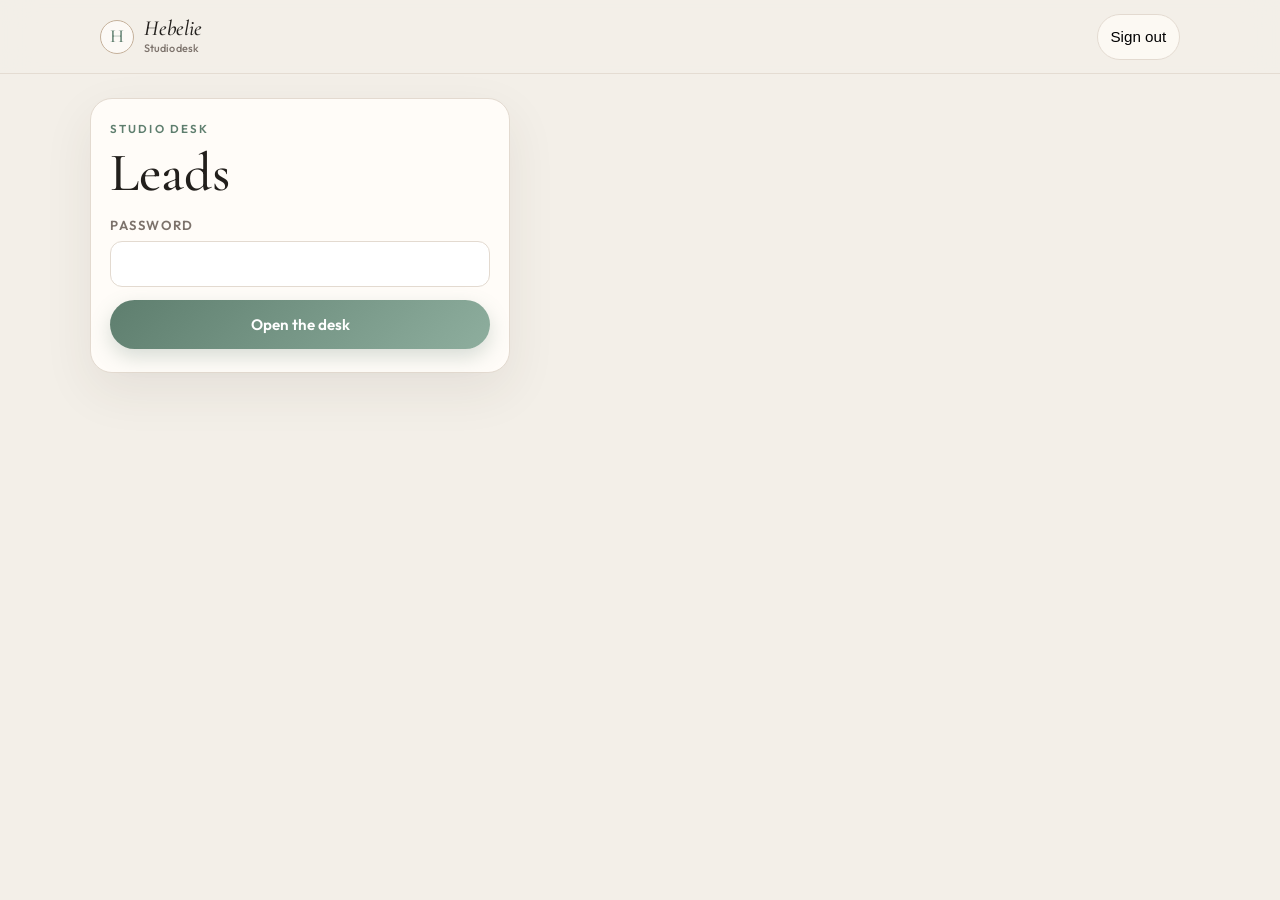
==== admin/index.html @ 0ce3d085 "Save previews and leads through Supabase and add a studio desk. The browser no longer calls fal dire" ====
<!DOCTYPE html>
<html lang="en">
<head>
<meta charset="UTF-8">
<meta name="viewport" content="width=device-width, initial-scale=1.0">
<title>Hebelie desk</title>
<meta name="robots" content="noindex">
<link rel="preconnect" href="https://fonts.googleapis.com">
<link rel="preconnect" href="https://fonts.gstatic.com" crossorigin>
<link href="https://fonts.googleapis.com/css2?family=Cormorant+Garamond:ital,wght@0,500;0,600;1,500&family=Outfit:wght@400;500;600&display=swap" rel="stylesheet">
<link rel="stylesheet" href="/styles.css">
<link rel="stylesheet" href="/admin/admin.css">
</head>
<body class="desk">
  <header class="topbar">
    <div class="topbar-inner">
      <a class="brand" href="/"><span class="monogram" aria-hidden="true">H</span><span class="brand-text"><em>Hebelie</em><span class="brand-slogan">Studio desk</span></span></a>
      <button type="button" id="signOut" class="btn-ghost" hidden>Sign out</button>
    </div>
  </header>
  <main class="desk-main">
    <form id="loginForm" class="desk-login">
      <p class="kicker">Studio desk</p>
      <h1>Leads</h1>
      <label class="field">Password
        <input id="password" type="password" autocomplete="current-password" required>
      </label>
      <p id="loginError" class="lead-error" hidden></p>
      <button class="btn-generate" type="submit">Open the desk</button>
    </form>
    <section id="board" hidden>
      <div class="desk-head">
        <div>
          <p class="kicker">Studio desk</p>
          <h1>Leads</h1>
        </div>
        <p id="leadCount" class="lede"></p>
      </div>
      <p id="boardError" class="lead-error" hidden></p>
      <div id="leadList" class="desk-list"></div>
    </section>
  </main>
<script src="/admin/admin.js"></script>
</body>
</html>
---- styles.css ----
/* ==========================================================================
   Hebelie — styles.css
   Marketing site + treatment studio
   ========================================================================== */

:root {
  --bg:         #f3efe8;
  --bg-deep:    #e7e0d6;
  --paper:      #fffcf8;
  --ink:        #221f1c;
  --muted:      #7c726b;
  --sage:       #8eae9e;
  --sage-dark:  #5e7e6e;
  --sage-light: #e6f0ea;
  --champagne:  #c4b09a;
  --border:     #e3dad0;
  --shadow:     0 18px 50px rgba(64, 48, 36, 0.08);
  --radius:     22px;
  --max:        1120px;
  --font-serif: "Cormorant Garamond", Georgia, serif;
  --font-sans:  "Outfit", system-ui, sans-serif;
}

*, ::before, ::after { box-sizing: border-box; -webkit-tap-highlight-color: transparent; }

html { scroll-behavior: smooth; }

body {
  margin: 0;
  min-height: 100dvh;
  display: flex;
  flex-direction: column;
  background: var(--bg);
  color: var(--ink);
  font-family: var(--font-sans);
  font-size: 16px;
  line-height: 1.5;
  -webkit-font-smoothing: antialiased;
}

img { max-width: 100%; }

a { color: inherit; }

:focus-visible {
  outline: 2px solid var(--sage-dark);
  outline-offset: 3px;
}

.skip {
  position: absolute;
  left: 1rem;
  top: -4rem;
  z-index: 20;
  padding: 0.5rem 0.8rem;
  border-radius: 999px;
  background: var(--ink);
  color: var(--paper);
  text-decoration: none;
}

.skip:focus { top: 0.75rem; }

/* Ambient ----------------------------------------------------------------- */
.bg-wash {
  position: fixed;
  inset: 0;
  z-index: -2;
  pointer-events: none;
  background:
    radial-gradient(52rem 32rem at 92% -10%, rgba(143, 174, 159, 0.22), transparent 60%),
    radial-gradient(42rem 28rem at -8% 8%, rgba(196, 176, 154, 0.28), transparent 55%),
    radial-gradient(36rem 24rem at 50% 110%, rgba(143, 174, 159, 0.12), transparent 60%);
}

.grain {
  position: fixed;
  inset: 0;
  z-index: -1;
  pointer-events: none;
  opacity: 0.45;
  mix-blend-mode: multiply;
  background-image: url("data:image/svg+xml,%3Csvg xmlns='http://www.w3.org/2000/svg' width='160' height='160'%3E%3Cfilter id='n'%3E%3CfeTurbulence type='fractalNoise' baseFrequency='0.9' numOctaves='2'/%3E%3CfeColorMatrix values='0 0 0 0 0 0 0 0 0 0 0 0 0 0 0 0 0 0 0.045 0'/%3E%3C/filter%3E%3Crect width='100%25' height='100%25' filter='url(%23n)'/%3E%3C/svg%3E");
}

/* Nav --------------------------------------------------------------------- */
.topbar {
  position: sticky;
  top: 0;
  z-index: 10;
  border-bottom: 1px solid rgba(227, 218, 208, 0.9);
  background: rgba(243, 239, 232, 0.86);
  backdrop-filter: blur(16px);
}

.topbar-inner {
  position: relative;
  display: flex;
  align-items: center;
  gap: 1.25rem;
  max-width: var(--max);
  margin: 0 auto;
  padding: 0.85rem 1.25rem;
}

.brand {
  display: flex;
  align-items: center;
  gap: 0.65rem;
  margin-right: auto;
  text-decoration: none;
  font-weight: 500;
  letter-spacing: -0.01em;
}

.monogram {
  width: 34px;
  height: 34px;
  display: grid;
  place-items: center;
  border-radius: 50%;
  border: 1px solid var(--champagne);
  background: rgba(255, 252, 248, 0.8);
  font-family: var(--font-serif);
  font-size: 1.15rem;
  color: var(--sage-dark);
}

.brand-text {
  display: flex;
  flex-direction: column;
  align-items: flex-start;
  line-height: 1;
}

.brand em {
  font-family: var(--font-serif);
  font-style: italic;
  font-weight: 500;
  font-size: 1.35rem;
  letter-spacing: 0;
}

.brand-slogan {
  margin-top: 0.18rem;
  font-size: 0.68rem;
  font-weight: 500;
  line-height: 1.2;
  color: var(--muted);
}

.nav-toggle {
  position: absolute;
  width: 1px;
  height: 1px;
  opacity: 0;
  pointer-events: none;
}

.nav-burger {
  display: none;
  width: 42px;
  height: 42px;
  border: 1px solid var(--border);
  border-radius: 999px;
  background: var(--paper);
  place-items: center;
  gap: 5px;
  cursor: pointer;
}

.nav-burger span,
.nav-burger span::before,
.nav-burger span::after {
  display: block;
  width: 16px;
  height: 1.5px;
  border-radius: 2px;
  background: var(--ink);
  position: relative;
}

.nav-burger span::before,
.nav-burger span::after {
  content: "";
  position: absolute;
  left: 0;
}

.nav-burger span::before { top: -5px; }
.nav-burger span::after { top: 5px; }

.nav-links {
  display: flex;
  align-items: center;
  gap: 1.35rem;
}

.nav-links a {
  text-decoration: none;
  font-size: 0.92rem;
  color: var(--muted);
}

.nav-links a:hover { color: var(--ink); }

.nav-cta {
  padding: 0.55rem 0.95rem;
  border-radius: 999px;
  background: var(--ink);
  color: var(--paper) !important;
  font-weight: 500;
}

.nav-cta:hover { background: #12100e; }

/* Layout ------------------------------------------------------------------ */
.wrap {
  width: 100%;
  max-width: var(--max);
  margin: 0 auto;
  padding: 0 1.25rem;
}

.kicker {
  margin: 0 0 0.7rem;
  font-size: 0.72rem;
  font-weight: 600;
  letter-spacing: 0.18em;
  text-transform: uppercase;
  color: var(--sage-dark);
}

.section { padding: 4.5rem 0; }

.section h2,
.hero h1,
.article-head h1 {
  margin: 0;
  font-family: var(--font-serif);
  font-weight: 500;
  letter-spacing: -0.02em;
  line-height: 0.98;
}

.section h2 { font-size: clamp(2.1rem, 4vw, 3.3rem); max-width: 16ch; }

.lede {
  max-width: 46ch;
  margin: 1rem 0 0;
  color: var(--muted);
  font-size: 1.05rem;
  line-height: 1.6;
}

/* Hero -------------------------------------------------------------------- */
.hero { padding: 0.65rem 0 1.25rem; }

.hero-grid {
  display: flex;
  flex-direction: column;
  align-items: center;
  gap: 0.7rem;
  text-align: center;
}

.hero h1 {
  font-size: 1.7rem;
  line-height: 1.08;
  max-width: 18ch;
  margin-inline: auto;
}

.hero-copy { width: 100%; }

.hero .lede {
  margin: 0 auto;
  font-size: 0.98rem;
}

.hero-actions { justify-content: center; margin-top: 0.75rem; }

.hero h1 em {
  font-style: italic;
  color: var(--sage-dark);
}

.hero-actions {
  display: flex;
  flex-wrap: wrap;
  gap: 0.7rem;
  margin-top: 0.75rem;
}

.btn-primary,
.btn-ghost {
  display: inline-flex;
  align-items: center;
  justify-content: center;
  min-height: 46px;
  padding: 0.7rem 1.15rem;
  border-radius: 999px;
  text-decoration: none;
  font-weight: 500;
  font-size: 0.95rem;
}

.btn-primary {
  background: linear-gradient(135deg, var(--sage-dark), #7f9e8e);
  color: #fff;
  box-shadow: 0 10px 24px rgba(94, 126, 110, 0.28);
}

.btn-ghost {
  border: 1px solid var(--border);
  background: rgba(255, 252, 248, 0.7);
}

.frame.hero-slider {
  width: min(68%, 260px);
  margin: 0.15rem auto 0.2rem;
  aspect-ratio: 3 / 4;
  border-radius: 18px;
  border: 6px solid #fff;
}

.hero-slider img { object-position: center 16%; }

/* Studio ------------------------------------------------------------------ */
.studio {
  padding-top: 1.5rem;
}

.studio-grid {
  display: grid;
  gap: 1.5rem;
  align-items: start;
}

.studio-aside {
  display: none;
  padding: 0.4rem 0.2rem 0;
}

.studio-steps {
  margin: 1.4rem 0 0;
  padding: 0;
  list-style: none;
  display: grid;
  gap: 0.9rem;
}

.studio-steps li {
  display: grid;
  grid-template-columns: auto 1fr;
  gap: 0.75rem;
  align-items: start;
}

.studio-steps b {
  width: 1.7rem;
  height: 1.7rem;
  display: grid;
  place-items: center;
  border-radius: 50%;
  background: var(--sage-light);
  color: var(--sage-dark);
  font-size: 0.78rem;
}

.studio-steps p { margin: 0; color: var(--muted); font-size: 0.95rem; }
.studio-steps strong { color: var(--ink); font-weight: 580; }

.tool {
  width: 100%;
  max-width: 520px;
  margin: 0 auto;
  display: flex;
  flex-direction: column;
  gap: 0.9rem;
  padding: 0.85rem;
  border: 1px solid var(--border);
  border-radius: 28px;
  background: rgba(255, 252, 248, 0.78);
  box-shadow: var(--shadow);
}

.card,
.lead-card {
  padding: 1.05rem 1rem 1.1rem;
  border: 1px solid var(--border);
  border-radius: 18px;
  background: var(--paper);
}

.card-head {
  display: flex;
  align-items: flex-start;
  justify-content: space-between;
  gap: 0.75rem;
}

.step-label {
  margin: 0 0 0.8rem;
  font-size: 0.98rem;
  font-weight: 600;
}

.btn-next {
  flex: none;
  margin-top: 0.15rem;
  padding: 0.42rem 0.9rem;
  border: none;
  border-radius: 999px;
  background: var(--sage-dark);
  color: #fff;
  font-family: inherit;
  font-size: 0.78rem;
  font-weight: 600;
  cursor: pointer;
}

.step-label span:first-child {
  display: block;
  margin-bottom: 0.15rem;
  font-size: 0.66rem;
  font-weight: 600;
  letter-spacing: 0.18em;
  text-transform: uppercase;
  color: var(--sage-dark);
}

.photo-actions {
  display: grid;
  grid-template-columns: 1fr 1fr;
  gap: 0.55rem;
}

.photo-btn {
  position: relative;
  display: flex;
  align-items: center;
  justify-content: center;
  min-height: 74px;
  padding: 0.8rem;
  border: 1px dashed var(--border);
  border-radius: 14px;
  background: rgba(255, 255, 255, 0.7);
  text-align: center;
  font-size: 0.88rem;
  font-weight: 600;
  cursor: pointer;
}

.photo-btn input {
  position: absolute;
  width: 1px;
  height: 1px;
  opacity: 0;
}

.photo-btn:hover,
.photo-btn:focus-within {
  border-color: var(--sage);
  background: var(--sage-light);
}

.photo-note {
  margin: 0.65rem 0 0;
  text-align: center;
  font-size: 0.75rem;
  color: var(--muted);
}

.photo-preview {
  display: none;
  width: 100%;
  max-height: 280px;
  margin-top: 0.8rem;
  object-fit: cover;
  border: 1px solid var(--border);
  border-radius: 14px;
}

.treatments {
  display: grid;
  grid-template-columns: 1fr 1fr;
  gap: 0.55rem;
}

.treatment {
  position: relative;
  padding: 0.9rem 0.55rem;
  text-align: center;
  cursor: pointer;
  border: 1px solid var(--border);
  border-radius: 16px;
  background: #fff;
  font-family: inherit;
  color: inherit;
  transition: transform 0.18s cubic-bezier(0.34, 1.4, 0.64, 1), border-color 0.18s, background 0.18s;
}

.treatment:hover { transform: translateY(-2px); border-color: var(--sage); }
.treatment:active { transform: scale(0.98); }

.treatment.selected {
  border-color: var(--sage-dark);
  background: var(--sage-light);
  box-shadow: inset 0 0 0 1px var(--sage-dark);
}

.treatment .t-icon {
  display: grid;
  place-items: center;
  width: 34px;
  height: 34px;
  margin: 0 auto 0.4rem;
  border-radius: 50%;
  background: var(--sage-light);
  color: var(--sage-dark);
}

.treatment.selected .t-icon { background: var(--sage-dark); color: #fff; }
.treatment .name { display: block; font-size: 0.82rem; font-weight: 600; }
.treatment .desc { display: block; margin-top: 0.12rem; font-size: 0.66rem; color: var(--muted); line-height: 1.3; }

.treatment .check {
  position: absolute;
  top: 7px;
  right: 7px;
  display: grid;
  place-items: center;
  width: 16px;
  height: 16px;
  border-radius: 50%;
  background: var(--sage-dark);
  color: #fff;
  opacity: 0;
  transform: scale(0.5);
}

.treatment.selected .check { opacity: 1; transform: scale(1); }

.multi-hint,
.combo-note,
.photo-note { line-height: 1.45; }

.multi-hint,
.combo-note {
  margin: 0.75rem 0 0;
  text-align: center;
  font-size: 0.75rem;
  color: var(--muted);
}

.selection-count {
  margin: 0.3rem 0 0;
  text-align: center;
  font-size: 0.68rem;
  font-weight: 600;
  letter-spacing: 0.08em;
  text-transform: uppercase;
  color: var(--sage-dark);
}

.btn-generate {
  width: 100%;
  padding: 0.95rem;
  border: none;
  border-radius: 999px;
  background: linear-gradient(135deg, var(--sage-dark), var(--sage));
  color: #fff;
  font-family: inherit;
  font-size: 0.95rem;
  font-weight: 600;
  cursor: pointer;
  box-shadow: 0 8px 20px rgba(94, 126, 110, 0.25);
}

.btn-generate:disabled { opacity: 0.45; cursor: not-allowed; box-shadow: none; }

.status {
  min-height: 1.1em;
  margin: -0.2rem 0 0;
  text-align: center;
  font-size: 0.8rem;
  color: var(--muted);
}

@keyframes spin { to { transform: rotate(360deg); } }

.spinner {
  display: inline-block;
  width: 12px;
  height: 12px;
  margin-right: 6px;
  vertical-align: -2px;
  border: 2px solid var(--border);
  border-top-color: var(--sage-dark);
  border-radius: 50%;
  animation: spin 0.8s linear infinite;
}

.frame {
  position: relative;
  width: 100%;
  aspect-ratio: 3 / 4;
  overflow: hidden;
  border: 6px solid #fff;
  outline: 1px solid var(--border);
  border-radius: 18px;
  background: #ece7e0;
  box-shadow: 0 12px 28px rgba(64, 54, 44, 0.1);
  cursor: grab;
  user-select: none;
  touch-action: none;
}

.frame:active { cursor: grabbing; }

.frame img {
  width: 100%;
  height: 100%;
  object-fit: cover;
  display: block;
  pointer-events: none;
  -webkit-user-drag: none;
}

.frame img.is-after {
  position: absolute;
  inset: 0;
  clip-path: inset(0 0 0 48%);
}

.frame-divider {
  position: absolute;
  top: 0;
  bottom: 0;
  left: 50%;
  width: 2px;
  transform: translateX(-50%);
  background: rgba(255, 255, 255, 0.92);
  pointer-events: none;
  z-index: 2;
}

.frame-handle {
  position: absolute;
  top: 50%;
  left: 50%;
  width: 42px;
  height: 42px;
  transform: translate(-50%, -50%);
  display: flex;
  align-items: center;
  justify-content: center;
  gap: 3px;
  padding: 0;
  border: 2px solid var(--sage-dark);
  border-radius: 50%;
  background: #fff;
  color: var(--sage-dark);
  cursor: pointer;
  z-index: 3;
}

.frame-handle.active,
.frame-handle:focus-visible { transform: translate(-50%, -50%) scale(1.08); }

.frame-badge {
  position: absolute;
  bottom: 12px;
  z-index: 1;
  padding: 0.22rem 0.65rem;
  border-radius: 999px;
  background: rgba(255, 255, 255, 0.82);
  font-size: 0.62rem;
  font-weight: 600;
  letter-spacing: 0.14em;
  text-transform: uppercase;
  pointer-events: none;
}

.frame-badge.left { left: 12px; }
.frame-badge.right { right: 12px; }

.btn-save,
.btn-again {
  width: 100%;
  margin-top: 0.85rem;
  padding: 0.82rem;
  border-radius: 999px;
  font-family: inherit;
  font-size: 0.86rem;
  font-weight: 600;
  cursor: pointer;
}

.btn-save {
  border: 1px solid var(--ink);
  background: transparent;
  color: var(--ink);
}

.btn-save:hover { background: var(--ink); color: var(--paper); }

.btn-again {
  border: none;
  background: var(--ink);
  color: var(--paper);
}

.preview-cache { margin-top: 0.9rem; }

.cache-label {
  margin: 0 0 0.4rem;
  font-size: 0.66rem;
  font-weight: 600;
  letter-spacing: 0.14em;
  text-transform: uppercase;
  color: var(--muted);
}

.cache-list {
  display: flex;
  gap: 0.5rem;
  overflow-x: auto;
}

.cache-item {
  flex: 0 0 auto;
  width: 76px;
  padding: 0;
  border: 1px solid var(--border);
  border-radius: 12px;
  background: #fff;
  overflow: hidden;
  cursor: pointer;
  font-family: inherit;
  text-align: left;
}

.cache-item.active { border-color: var(--sage-dark); box-shadow: 0 0 0 1px var(--sage-dark); }
.cache-item img { display: block; width: 100%; height: 84px; object-fit: cover; }
.cache-item span { display: block; padding: 0.28rem 0.35rem 0.4rem; font-size: 0.58rem; line-height: 1.25; }

.lead-copy {
  margin: -0.25rem 0 0.85rem;
  font-size: 0.84rem;
  line-height: 1.5;
  color: var(--muted);
}

.field {
  display: block;
  margin-bottom: 0.6rem;
  font-size: 0.66rem;
  font-weight: 600;
  letter-spacing: 0.12em;
  text-transform: uppercase;
  color: var(--muted);
}

.field input {
  display: block;
  width: 100%;
  margin-top: 0.28rem;
  padding: 0.7rem 0.75rem;
  border: 1px solid var(--border);
  border-radius: 12px;
  background: #fff;
  font-family: inherit;
  font-size: 0.92rem;
  font-weight: 500;
  letter-spacing: 0;
  text-transform: none;
  color: var(--ink);
}

.field input:focus { outline: none; border-color: var(--sage); }

.consent {
  display: flex;
  gap: 0.5rem;
  align-items: flex-start;
  margin: 0.3rem 0 0.75rem;
  font-size: 0.78rem;
  line-height: 1.4;
}

.lead-error {
  margin: 0 0 0.65rem;
  text-align: center;
  font-size: 0.78rem;
  color: #9a5b4a;
}

.info-sent {
  padding: 0.9rem 1rem;
  border: 1px solid var(--sage);
  border-radius: 14px;
  background: var(--sage-light);
  text-align: center;
  font-weight: 600;
  color: var(--sage-dark);
}

/* Marketing blocks -------------------------------------------------------- */
.method-grid,
.about-grid,
.post-grid,
.faq-list {
  display: grid;
  gap: 0.8rem;
  margin-top: 1.8rem;
}

.method-card,
.post-card,
.faq-item,
.about-panel {
  padding: 1.2rem 1.15rem 1.25rem;
  border: 1px solid var(--border);
  border-radius: 20px;
  background: rgba(255, 252, 248, 0.8);
}

.method-card span,
.post-card time,
.post-meta {
  display: block;
  margin-bottom: 0.45rem;
  font-size: 0.72rem;
  font-weight: 600;
  letter-spacing: 0.14em;
  text-transform: uppercase;
  color: var(--sage-dark);
}

.method-card h3,
.post-card h3,
.faq-item h3 {
  margin: 0 0 0.4rem;
  font-family: var(--font-serif);
  font-size: 1.7rem;
  font-weight: 500;
  line-height: 1.05;
}

.method-card p,
.post-card p,
.about-panel p,
.faq-item p { margin: 0; color: var(--muted); line-height: 1.55; }

.catalog {
  display: grid;
  gap: 0.55rem;
  margin: 1.4rem 0 0;
  padding: 0;
  list-style: none;
}

.catalog li {
  display: flex;
  justify-content: space-between;
  gap: 1rem;
  padding: 0.85rem 1rem;
  border-radius: 14px;
  background: rgba(255, 252, 248, 0.72);
  border: 1px solid var(--border);
}

.catalog strong { font-weight: 580; }
.catalog span { color: var(--muted); font-size: 0.88rem; text-align: right; }

.post-card {
  display: flex;
  flex-direction: column;
  text-decoration: none;
  min-height: 100%;
}

.post-card h3 { color: var(--ink); }

.post-card .more {
  margin-top: auto;
  padding-top: 1rem;
  font-size: 0.88rem;
  font-weight: 600;
  color: var(--sage-dark);
}

.band {
  margin: 0 1.25rem 3rem;
  padding: 2rem 1.4rem;
  border-radius: 28px;
  background: var(--ink);
  color: #f6f1ea;
  text-align: center;
}

.band h2 {
  margin: 0 auto;
  max-width: 16ch;
  font-family: var(--font-serif);
  font-weight: 500;
  font-size: clamp(2rem, 4vw, 3rem);
  line-height: 1;
}

.band p { margin: 0.8rem auto 0; max-width: 42ch; color: #cfc4b8; }
.band .btn-primary { margin-top: 1.2rem; background: #fff; color: var(--ink); box-shadow: none; }

.faq-item h3 { font-size: 1.45rem; }

/* Article ----------------------------------------------------------------- */
.article { padding: 2.5rem 0 4rem; }

.crumbs {
  margin: 0 0 1.2rem;
  font-size: 0.82rem;
  color: var(--muted);
}

.crumbs a { color: var(--sage-dark); }

.article-head h1 {
  font-size: clamp(2.6rem, 6vw, 4.4rem);
  max-width: 16ch;
}

.article-meta {
  margin-top: 1rem;
  color: var(--muted);
  font-size: 0.9rem;
}

.prose {
  max-width: 68ch;
  margin-top: 2rem;
}

.prose p,
.prose li { color: #3c3732; font-size: 1.05rem; line-height: 1.7; }

.prose h2 {
  margin: 2rem 0 0.6rem;
  font-family: var(--font-serif);
  font-size: 2rem;
  font-weight: 500;
  line-height: 1.1;
}

.prose a { color: var(--sage-dark); }

.next-read {
  display: block;
  max-width: 68ch;
  margin-top: 2rem;
  padding: 1.1rem 1.15rem;
  border-radius: 18px;
  border: 1px solid var(--border);
  background: var(--paper);
  text-decoration: none;
}

.next-read span {
  display: block;
  margin-bottom: 0.25rem;
  font-size: 0.72rem;
  letter-spacing: 0.14em;
  text-transform: uppercase;
  color: var(--sage-dark);
  font-weight: 600;
}

.next-read strong {
  font-family: var(--font-serif);
  font-size: 1.6rem;
  font-weight: 500;
}

/* Footer ------------------------------------------------------------------ */
.site-footer {
  margin-top: auto;
  border-top: 1px solid var(--border);
  background: rgba(255, 252, 248, 0.55);
}

.footer-grid {
  display: grid;
  gap: 1.5rem;
  max-width: var(--max);
  margin: 0 auto;
  padding: 2.2rem 1.25rem 1rem;
}

.site-footer h2 {
  margin: 0 0 0.55rem;
  font-size: 0.72rem;
  letter-spacing: 0.16em;
  text-transform: uppercase;
  color: var(--muted);
}

.site-footer a { display: block; margin: 0.28rem 0; color: var(--ink); text-decoration: none; font-size: 0.92rem; }
.site-footer p { margin: 0; color: var(--muted); font-size: 0.92rem; line-height: 1.5; }

.legal {
  max-width: var(--max);
  margin: 0 auto;
  padding: 0.4rem 1.25rem 1.4rem;
  color: #9a8d82;
  font-size: 0.75rem;
  line-height: 1.5;
}

#studio, #treatmentCard, #photoCard, #method, #about, #journal, #faq { scroll-margin-top: 84px; }

#faq { display: none; }
.site-footer a.desktop-only { display: none; }

@media (min-width: 760px) {
  .method-grid, .post-grid { grid-template-columns: 1fr 1fr; }
  .method-grid { grid-template-columns: repeat(3, 1fr); }
  .about-grid { grid-template-columns: 1.1fr 0.9fr; align-items: start; }
  .catalog { grid-template-columns: 1fr 1fr; }
  .footer-grid { grid-template-columns: 1.4fr 1fr 1fr; }
}

@media (min-width: 980px) {
  .hero-grid, .studio-grid { grid-template-columns: 1.05fr 0.95fr; }
  .studio-aside { display: block; }
  .studio-grid .tool { margin: 0; max-width: none; }
  #faq { display: block; }
  .site-footer a.desktop-only { display: block; }
  .band { margin: 0 auto 4rem; max-width: calc(var(--max) - 2.5rem); padding: 3rem 2rem; }
}

@media (min-width: 980px) {
  .hero { padding: 3.2rem 0 1.5rem; }
  .hero h1 {
    font-size: clamp(2.7rem, 5vw, 4.35rem);
    line-height: 0.98;
    max-width: 16ch;
  }
  .hero-grid {
    display: grid;
    grid-template-columns: 1.05fr 0.95fr;
    grid-template-areas:
      "title slider"
      "copy slider";
    align-items: center;
    gap: 2.2rem;
    text-align: left;
  }
  .hero-title { grid-area: title; margin-inline: 0; }
  .hero-copy { grid-area: copy; }
  .hero-actions { justify-content: flex-start; margin-top: 1.5rem; }
  .frame.hero-slider {
    grid-area: slider;
    width: 100%;
    max-width: 460px;
    justify-self: end;
    margin: 0;
    max-height: 640px;
  }
}

@media (max-width: 800px) {
  .nav-burger { display: grid; }
  .nav-links {
    display: none;
    position: absolute;
    top: calc(100% + 0.4rem);
    left: 1.25rem;
    right: 1.25rem;
    flex-direction: column;
    align-items: stretch;
    gap: 0.2rem;
    padding: 0.7rem;
    border: 1px solid var(--border);
    border-radius: 18px;
    background: var(--paper);
    box-shadow: var(--shadow);
  }
  .nav-links a { padding: 0.7rem 0.6rem; }
  .nav-toggle:checked ~ .nav-links { display: flex; }
  .nav-cta { text-align: center; }
  .catalog li { flex-direction: column; gap: 0.15rem; }
  .catalog span { text-align: left; }
}

@media (prefers-reduced-motion: reduce) {
  html { scroll-behavior: auto; }
  .spinner { animation: none; }
}
---- admin/admin.css ----
.desk { background: var(--bg); }
.desk-main { width: min(1100px, calc(100% - 2rem)); margin: 1.5rem auto 3rem; }
.desk-login, .desk-card {
  padding: 1.3rem 1.2rem 1.4rem;
  border: 1px solid var(--border);
  border-radius: 22px;
  background: var(--paper);
  box-shadow: var(--shadow);
}
.desk-login { max-width: 420px; }
.desk-login h1, .desk-head h1 {
  margin: 0.2rem 0 1rem;
  font-family: var(--font-serif);
  font-weight: 500;
  font-size: clamp(2.4rem, 5vw, 3.4rem);
  line-height: 0.95;
}
.desk-login .field { display: block; margin-bottom: 0.8rem; font-size: 0.82rem; font-weight: 600; }
.desk-login input, .desk .field input {
  display: block;
  width: 100%;
  margin-top: 0.35rem;
  padding: 0.75rem 0.8rem;
  border: 1px solid var(--border);
  border-radius: 12px;
  background: #fff;
  font: inherit;
  font-weight: 450;
}
.desk-head { display: flex; justify-content: space-between; align-items: end; gap: 1rem; }
.desk-head .lede { margin: 0 0 1rem; }
.desk-list { display: grid; gap: 1rem; }
.desk-card h2 { margin: 0; font-size: 1.35rem; }
.desk-meta { margin: 0.35rem 0 0; color: var(--muted); font-size: 0.92rem; }
.desk-tags { display: flex; flex-wrap: wrap; gap: 0.4rem; margin: 0.8rem 0 0; padding: 0; list-style: none; }
.desk-tags li {
  padding: 0.25rem 0.6rem;
  border-radius: 999px;
  background: var(--sage-light);
  color: var(--sage-dark);
  font-size: 0.78rem;
  font-weight: 600;
}
.desk-photos { display: grid; grid-template-columns: repeat(auto-fill, minmax(180px, 1fr)); gap: 0.7rem; margin-top: 1rem; }
.desk-photos figure { margin: 0; }
.desk-photos img { width: 100%; aspect-ratio: 3/4; object-fit: cover; border-radius: 14px; background: var(--bg-deep); }
.desk-photos figcaption { margin-top: 0.35rem; color: var(--muted); font-size: 0.78rem; }
.desk-empty { color: var(--muted); }
#signOut { padding: 0.45rem 0.8rem; }
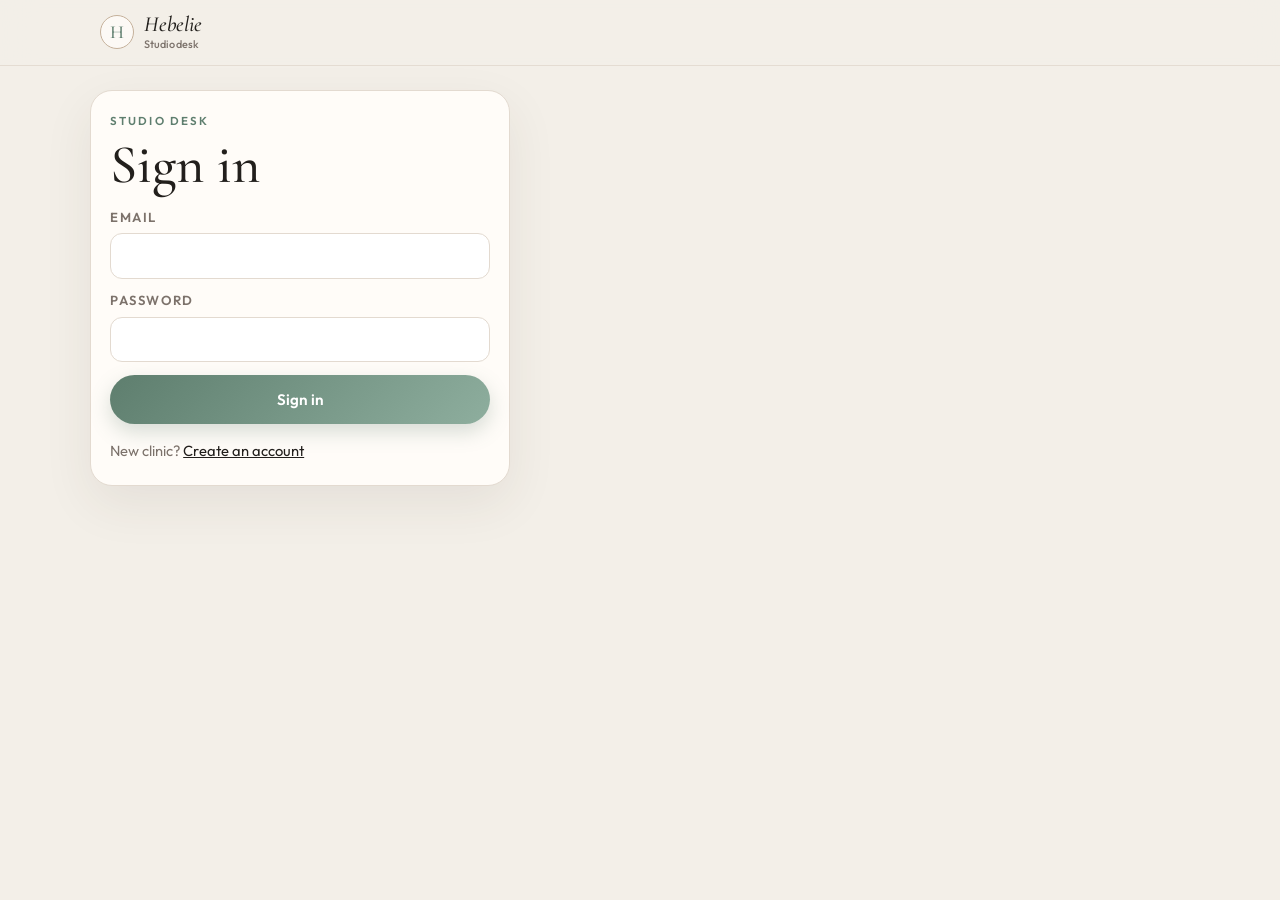
==== commit 2e5548d5: "Step 5: session-based desk, platform admin, DB-backed prompts - Desk uses /login/ token (sessionStor" ====
--- a/admin/index.html
+++ b/admin/index.html
@@ -15,19 +15,13 @@
   <header class="topbar">
     <div class="topbar-inner">
       <a class="brand" href="/"><span class="monogram" aria-hidden="true">H</span><span class="brand-text"><em>Hebelie</em><span class="brand-slogan">Studio desk</span></span></a>
-      <button type="button" id="signOut" class="btn-ghost" hidden>Sign out</button>
+      <div class="desk-user">
+        <p id="who" hidden></p>
+        <button type="button" id="signOut" class="btn-ghost" hidden>Sign out</button>
+      </div>
     </div>
   </header>
   <main class="desk-main">
-    <form id="loginForm" class="desk-login">
-      <p class="kicker">Studio desk</p>
-      <h1>Leads</h1>
-      <label class="field">Password
-        <input id="password" type="password" autocomplete="current-password" required>
-      </label>
-      <p id="loginError" class="lead-error" hidden></p>
-      <button class="btn-generate" type="submit">Open the desk</button>
-    </form>
     <section id="board" hidden>
       <div class="desk-head">
         <div>
@@ -36,6 +30,24 @@
         </div>
         <p id="leadCount" class="lede"></p>
       </div>
+      <form id="createClinic" class="desk-card desk-create" hidden>
+        <h2>New clinic</h2>
+        <p class="desk-meta">Create an account for a medspa. They sign in with this email and password.</p>
+        <div class="desk-create-fields">
+          <label class="field">Clinic name
+            <input name="clinicName" type="text" autocomplete="organization" required>
+          </label>
+          <label class="field">Owner email
+            <input name="email" type="email" autocomplete="off" required>
+          </label>
+          <label class="field">Password
+            <input name="password" type="password" autocomplete="new-password" minlength="8" required>
+          </label>
+        </div>
+        <p id="createError" class="lead-error" hidden></p>
+        <p id="createOk" class="desk-ok" hidden></p>
+        <button class="btn-generate" type="submit">Create clinic</button>
+      </form>
       <p id="boardError" class="lead-error" hidden></p>
       <div id="leadList" class="desk-list"></div>
     </section>
--- a/admin/admin.css
+++ b/admin/admin.css
@@ -46,4 +46,19 @@
 .desk-photos img { width: 100%; aspect-ratio: 3/4; object-fit: cover; border-radius: 14px; background: var(--bg-deep); }
 .desk-photos figcaption { margin-top: 0.35rem; color: var(--muted); font-size: 0.78rem; }
 .desk-empty { color: var(--muted); }
+.desk-user { display: flex; align-items: center; gap: 0.8rem; }
+.desk-user p { margin: 0; color: var(--muted); font-size: 0.85rem; }
+.desk-clinic { margin: 0.25rem 0 0; color: var(--sage-dark); font-size: 0.82rem; font-weight: 600; }
+.desk-create { margin-bottom: 1rem; }
+.desk-create h2 { margin: 0 0 0.35rem; font-family: var(--font-serif); font-size: 1.8rem; font-weight: 500; }
+.desk-create-fields { display: grid; gap: 0.7rem; margin-top: 0.9rem; }
+.desk-create .field { display: block; font-size: 0.82rem; font-weight: 600; }
+.desk-ok { margin: 0.8rem 0 0; color: var(--sage-dark); }
+@media (min-width: 800px) {
+  .desk-create-fields { grid-template-columns: 1.2fr 1.4fr 1fr; }
+}
+.auth-switch { margin: 1rem 0 0; color: var(--muted); font-size: 0.92rem; }
+.auth-switch a { color: var(--ink); }
+.desk-success .lede { margin: 0; }
+.desk-signout { margin-top: 1rem; }
 #signOut { padding: 0.45rem 0.8rem; }
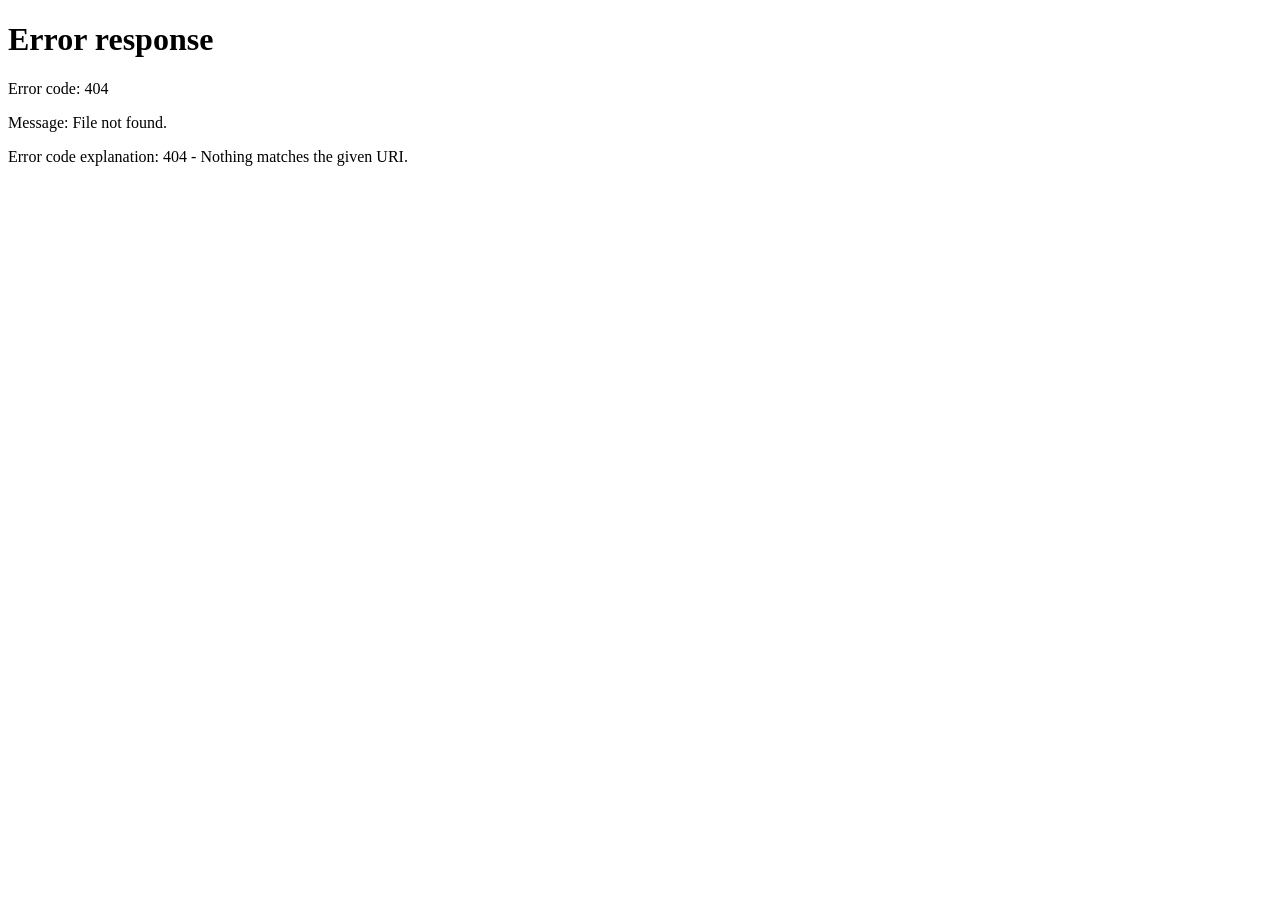
==== commit b3468f1f: "Fix GitHub Pages asset paths and add signup links in header Co-authored-by: jauresjs <jauresjs@users" ====
--- a/admin/index.html
+++ b/admin/index.html
@@ -8,13 +8,13 @@
 <link rel="preconnect" href="https://fonts.googleapis.com">
 <link rel="preconnect" href="https://fonts.gstatic.com" crossorigin>
 <link href="https://fonts.googleapis.com/css2?family=Cormorant+Garamond:ital,wght@0,500;0,600;1,500&family=Outfit:wght@400;500;600&display=swap" rel="stylesheet">
-<link rel="stylesheet" href="/styles.css">
-<link rel="stylesheet" href="/admin/admin.css">
+<link rel="stylesheet" href="../styles.css">
+<link rel="stylesheet" href="admin.css">
 </head>
 <body class="desk">
   <header class="topbar">
     <div class="topbar-inner">
-      <a class="brand" href="/"><span class="monogram" aria-hidden="true">H</span><span class="brand-text"><em>Hebelie</em><span class="brand-slogan">Studio desk</span></span></a>
+      <a class="brand" href="../"><span class="monogram" aria-hidden="true">H</span><span class="brand-text"><em>Hebelie</em><span class="brand-slogan">Studio desk</span></span></a>
       <div class="desk-user">
         <p id="who" hidden></p>
         <button type="button" id="signOut" class="btn-ghost" hidden>Sign out</button>
@@ -52,6 +52,7 @@
       <div id="leadList" class="desk-list"></div>
     </section>
   </main>
-<script src="/admin/admin.js"></script>
+<script src="../site-root.js"></script>
+<script src="admin.js"></script>
 </body>
 </html>
